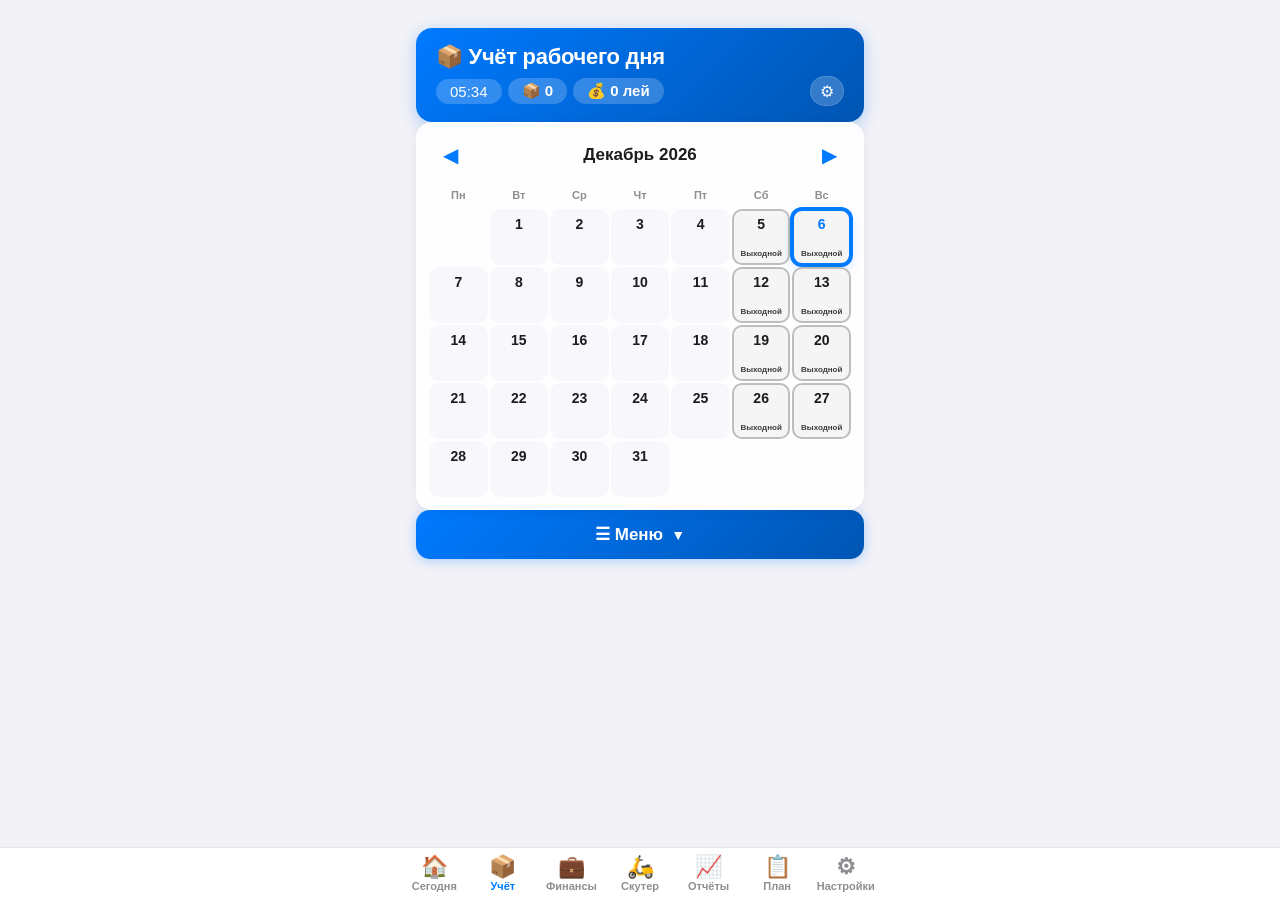
==== index.html @ eca9bde0 "Update print statement from 'Hello' to 'Goodbye'" ====
<!doctype html>
<html lang="ru">
<head>
<meta charset="UTF-8">
<meta name="viewport" content="width=device-width, initial-scale=1.0, viewport-fit=cover">
<title>📦 Мой Учёт</title>

<!-- PWA -->
<link rel="manifest" href="manifest.json">
<link rel="apple-touch-icon" href="icon-512.PNG">
<meta name="apple-mobile-web-app-capable" content="yes">
<meta name="apple-mobile-web-app-status-bar-style" content="black-translucent">
<meta name="theme-color" content="#007aff">

<link rel="stylesheet" href="css/theme.css">
<link rel="stylesheet" href="css/components.css">
<style>
/* Переменные (остальные из theme.css) */
:root{--card-bg:rgba(255,255,255,.92);--card-border:rgba(255,255,255,.5);--panel-bg:#fff;--subtle-bg:#f8f8fc;--subtle-bg-2:#f0f0f5;--input-bg:#f8f8fc;--input-border:#e5e5ea;--divider:#e5e5ea;--modal-bg:#fff;--good:#2e7d32;
--work-bg:#e8f5e9;--work-border:#43a047;--work-text:#2e7d32;--help-bg:#e3f2fd;--help-border:#1e88e5;--help-text:#1565c0;--short-bg:#fff3e0;--short-border:#fb8c00;--short-text:#e65100;--replace-bg:#f3e5f5;--replace-border:#8e24aa;--replace-text:#7b1fa2;--short_replace-bg:#fff8e1;--short_replace-border:#f9a825;--short_replace-text:#f57f17;--weekend-bg:#f5f5f5;--weekend-border:#bdbdbd;--weekend-text:#616161}
:root[data-theme="dark"]{--card-bg:rgba(28,28,30,.95);--card-border:rgba(255,255,255,.06);--panel-bg:rgba(28,28,30,.95);--subtle-bg:#1c1c1e;--subtle-bg-2:#2c2c2e;--input-bg:#1c1c1e;--input-border:#3a3a3c;--divider:#2c2c2e;--modal-bg:#1c1c1e;--good:#66bb6a;
--work-bg:#1a2a1a;--work-border:#2e7d32;--work-text:#66bb6a;--help-bg:#1a2a3a;--help-border:#1565c0;--help-text:#42a5f5;--short-bg:#2a1a0a;--short-border:#e65100;--short-text:#ffa726;--replace-bg:#2a1a2a;--replace-border:#7b1fa2;--replace-text:#ab47bc;--short_replace-bg:#2a2a0a;--short_replace-border:#f9a825;--short_replace-text:#ffca28;--weekend-bg:#1c1c1e;--weekend-border:#3a3a3c;--weekend-text:#8e8e93}

*{-webkit-tap-highlight-color:transparent}
body{padding-top:calc(12px + env(safe-area-inset-top,0px));padding-bottom:calc(80px + env(safe-area-inset-bottom,0px))}

header{background:linear-gradient(135deg,#007aff,#0055b3);border-radius:16px;padding:16px 20px;box-shadow:0 4px 16px rgba(0,122,255,.3)}
header h1{color:#fff;font-size:22px;font-weight:600;letter-spacing:-.3px;margin:0}
.header-row{display:flex;justify-content:space-between;align-items:center;flex-wrap:wrap;gap:8px;margin-top:6px}
.badge{background:rgba(255,255,255,.2);padding:4px 14px;border-radius:20px;font-size:15px;font-weight:500;color:#fff}
.head-tools{display:flex;align-items:center;gap:8px}
.gear{display:flex;align-items:center;justify-content:center;width:34px;height:30px;border-radius:30px;background:rgba(255,255,255,.2);border:1px solid rgba(255,255,255,.15);text-decoration:none;font-size:16px;color:#fff}

/* Календарь */
.calendar-section{background:var(--card-bg);backdrop-filter:blur(20px);-webkit-backdrop-filter:blur(20px);padding:16px 12px 12px;border-radius:16px;box-shadow:0 2px 12px rgba(0,0,0,.06);border:1px solid var(--card-border)}
.calendar-header{display:flex;justify-content:space-between;align-items:center;margin-bottom:12px;padding:0 4px}
.calendar-header h2{font-size:17px;font-weight:600;margin:0}
.nav-btn{background:none;border:none;font-size:20px;color:var(--accent);cursor:pointer;padding:4px 10px;border-radius:8px;width:auto}
.calendar{display:grid;grid-template-columns:repeat(7,1fr);gap:2px;margin-top:0}
.day-name{padding:6px 0;text-align:center;font-size:11px;font-weight:600;color:var(--text-dim);margin:0}
.day{background:var(--subtle-bg);padding:4px 2px;text-align:center;border-radius:10px;cursor:pointer;min-height:56px;display:flex;flex-direction:column;justify-content:space-between;font-size:12px;border:2px solid transparent;min-width:0;color:var(--text)}
.day:active{transform:scale(.94)}
.day-number{font-weight:600;font-size:14px;line-height:1.3}
.day-label{font-size:8px;font-weight:600;opacity:.85;line-height:1.2;white-space:nowrap;overflow:hidden;text-overflow:ellipsis}
.orders-info{font-size:9px;opacity:.8;line-height:1.2}
.total-info{font-size:10px;font-weight:600;color:var(--accent)}
.note-badge{font-size:8px;opacity:.7}
.day.empty{background:transparent;border:none;cursor:default;min-height:30px}
.day.today{border-color:var(--accent)!important;box-shadow:0 0 0 2px #007aff,0 4px 12px rgba(0,122,255,.2)}
.day.today .day-number{color:var(--accent);font-weight:700}
.day.work{background:var(--work-bg);border-color:var(--work-border)}.day.help{background:var(--help-bg);border-color:var(--help-border)}.day.short{background:var(--short-bg);border-color:var(--short-border)}.day.replace{background:var(--replace-bg);border-color:var(--replace-border)}.day.short_replace{background:var(--short_replace-bg);border-color:var(--short_replace-border);border-style:dashed}.day.weekend{background:var(--weekend-bg);border-color:var(--weekend-border)}

.type-btn{padding:8px 4px;border:none;border-radius:10px;font-size:11px;font-weight:600;cursor:pointer}
.type-btn:active{transform:scale(.95)}
.type-btn.work{background:var(--work-bg);color:var(--work-text)}.type-btn.help{background:var(--help-bg);color:var(--help-text)}.type-btn.short{background:var(--short-bg);color:var(--short-text)}.type-btn.replace{background:var(--replace-bg);color:var(--replace-text)}.type-btn.short_replace{background:var(--short_replace-bg);color:var(--short_replace-text);border:1.5px dashed var(--short_replace-border)}.type-btn.weekend{background:var(--weekend-bg);color:var(--weekend-text)}
.type-grid{display:grid;grid-template-columns:repeat(3,1fr);gap:6px;margin-bottom:10px}

details>summary{list-style:none;cursor:pointer}
details>summary::-webkit-details-marker{display:none}
details.menu>summary{width:100%;padding:14px;background:linear-gradient(135deg,#007aff,#0055b3);border-radius:14px;color:#fff;font-size:17px;font-weight:600;display:flex;justify-content:center;align-items:center;gap:8px;box-shadow:0 2px 12px rgba(0,122,255,.3)}
details.menu>summary::after{content:"▼";font-size:14px;transition:transform .3s}
details.menu[open]>summary::after{transform:rotate(180deg)}
.menu-list{display:flex;flex-direction:column;gap:8px;margin-top:8px}
details.acc>summary{padding:14px 18px;background:var(--panel-bg);color:var(--text);border-radius:14px;font-size:16px;font-weight:500;display:flex;justify-content:space-between;align-items:center;box-shadow:0 1px 4px rgba(0,0,0,.05);border:1px solid var(--card-border)}
details.acc>summary::after{content:"▼";font-size:13px;color:var(--text-dim);transition:transform .3s}
details[open]>summary::after{transform:rotate(180deg)}
.acc-body{background:var(--panel-bg);color:var(--text);border-radius:14px;padding:14px 16px;box-shadow:0 1px 4px rgba(0,0,0,.05);border:1px solid var(--card-border);margin-top:6px}

.pos{color:var(--good)}
.form-group{margin-bottom:12px}
.form-group label{display:block;margin-bottom:4px;font-weight:500;font-size:14px}
.form-control{width:100%;padding:10px 14px;border:1.5px solid var(--input-border);border-radius:12px;font-size:16px;background:var(--input-bg);-webkit-appearance:none;appearance:none;color:var(--text);min-height:44px;font-family:inherit}
textarea.form-control{min-height:0}
.form-control:focus{outline:none;border-color:var(--accent)}
select.form-control{background-image:url("data:image/svg+xml,%3Csvg xmlns='http://www.w3.org/2000/svg' width='12' height='8' viewBox='0 0 12 8'%3E%3Cpath d='M1 1l5 5 5-5' stroke='%238e8e93' stroke-width='1.5' fill='none' stroke-linecap='round'/%3E%3C/svg%3E");background-repeat:no-repeat;background-position:right 14px center;padding-right:36px}

.two-col{display:grid;grid-template-columns:1fr 1fr;gap:8px}
.row{display:flex;gap:8px}
.btn{width:100%;padding:12px;border:none;border-radius:12px;font-size:15px;font-weight:600;cursor:pointer;display:flex;align-items:center;justify-content:center;gap:6px;color:#fff}
.btn:active{transform:scale(.97)}
.btn-primary{background:#007aff}.btn-orange{background:#ff9500}.btn-red{background:#ff3b30}.btn-gray{background:#8e8e93}.btn-green{background:#34c759}

.plan-card{background:var(--subtle-bg);padding:14px;border-radius:12px;margin-bottom:10px}
.plan-card h3{font-size:15px;font-weight:600;margin-bottom:10px}
.hint{font-size:12px;color:var(--text-dim);margin-bottom:8px}
.box{padding:10px 12px;border-radius:10px;background:var(--subtle-bg-2);font-size:13px;line-height:1.6}
.empty-note{text-align:center;color:var(--text-dim);padding:16px;font-size:13px}
.tree-wrap{max-height:320px;overflow-y:auto;border-radius:12px}
details.tree{margin-bottom:4px;border-radius:10px;overflow:hidden;background:var(--subtle-bg)}
details.tree>summary{padding:9px 14px;font-weight:600;font-size:13px;display:flex;justify-content:space-between;gap:8px}
details.tree.y>summary{background:#007aff;color:#fff}
details.tree.m>summary{background:var(--subtle-bg-2);font-weight:500}
details.tree.d>summary{background:var(--subtle-bg);color:var(--accent);font-weight:500;font-size:12px}
.tree-body{padding:8px 14px;background:var(--panel-bg);font-size:13px}
.tree-body>div{padding:4px 0;border-bottom:1px solid var(--divider)}
.tree-total{font-weight:700;margin-top:6px;background:var(--subtle-bg-2);border-radius:8px;padding:6px!important}
.log-row{display:flex;justify-content:space-between;align-items:center;gap:6px}
.log-del{background:#ff3b30;color:#fff;border:none;border-radius:6px;padding:2px 10px;font-size:12px;cursor:pointer;width:auto}

.status-person{display:flex;align-items:center;gap:8px;padding:6px 12px;border-radius:10px;font-size:13px;font-weight:500;margin-bottom:4px}
.status-person.work{background:var(--work-bg);color:var(--work-text)}.status-person.short{background:var(--short-bg);color:var(--short-text)}.status-person.help{background:var(--help-bg);color:var(--help-text)}.status-person.weekend{background:var(--weekend-bg);color:var(--weekend-text)}
.status-person.me{box-shadow:0 0 0 2px #007aff}
.sp-num{width:26px;height:24px;border-radius:12px;background:rgba(128,128,128,.2);display:flex;align-items:center;justify-content:center;font-size:11px;font-weight:700;flex-shrink:0}
.sect-title{padding:6px 8px 4px;font-size:12px;font-weight:700}

#overviewTable table{width:100%;border-collapse:collapse;font-size:12px}
#overviewTable th{padding:6px 4px;background:#007aff;color:#fff;text-align:center;font-weight:600}
#overviewTable td{padding:5px 3px;text-align:center;border-bottom:1px solid var(--divider)}
#overviewTable tr.even{background:var(--subtle-bg)}#overviewTable tr.now{background:var(--help-bg)}

.modal{display:none;position:fixed;z-index:1000;inset:0;background:rgba(0,0,0,.4);-webkit-backdrop-filter:blur(8px);backdrop-filter:blur(8px);overflow-y:auto}
.modal-content{background:var(--modal-bg);color:var(--text);margin:max(env(safe-area-inset-top,0px),12vh) auto 24px;padding:24px 20px 20px;border-radius:20px;width:88%;max-width:380px;box-shadow:0 20px 60px rgba(0,0,0,.3)}
.modal-content h3{font-size:18px;font-weight:600;margin-bottom:16px;text-align:center}
.close{float:right;font-size:28px;cursor:pointer;color:var(--text-dim);line-height:1;padding:0 4px}

.dialog-overlay{position:fixed;inset:0;background:rgba(0,0,0,.4);-webkit-backdrop-filter:blur(8px);backdrop-filter:blur(8px);z-index:3000;display:flex;align-items:center;justify-content:center}
.dialog-box{background:var(--modal-bg);color:var(--text);border-radius:20px;padding:24px 20px 20px;width:85%;max-width:340px}
.dialog-box p{font-size:15px;text-align:center;margin-bottom:20px;line-height:1.5;white-space:pre-line}
.dialog-buttons{display:flex;gap:8px}
.dialog-buttons button{flex:1;padding:12px;border:none;border-radius:12px;font-size:15px;font-weight:600;cursor:pointer}
.dialog-yes,.dialog-ok{background:#007aff;color:#fff}.dialog-no{background:var(--subtle-bg-2);color:var(--text)}

@media(max-width:400px){.container{padding:8px 10px 20px}header h1{font-size:18px}.day{min-height:50px;font-size:11px}.day-number{font-size:13px}.day-label{font-size:7px}}
@media(max-width:360px){.day{min-height:44px}.day-number{font-size:12px}.type-grid{grid-template-columns:repeat(2,1fr)}}
</style>
</head>
<body>

<div class="container">

<header>
  <h1>📦 Учёт рабочего дня</h1>
  <div class="header-row">
    <div class="row" style="align-items:center;gap:6px;flex-wrap:wrap">
      <span class="badge" id="realTimeClock">--:--</span>
      <span class="badge" id="monthlyCounter" style="font-weight:600">📦 0</span>
      <span class="badge" id="monthlyMoney" style="font-weight:600">💰 0 лей</span>
    </div>
    <div class="head-tools">
      <a href="settings.html" class="gear" title="Настройки">⚙</a>
    </div>
  </div>
</header>

<div class="calendar-section">
  <div class="calendar-header">
    <button class="nav-btn" onclick="changeMonth(-1)">◀</button>
    <h2 id="currentMonth">—</h2>
    <button class="nav-btn" onclick="changeMonth(1)">▶</button>
  </div>
  <div id="calendar" class="calendar"></div>
</div>

<details class="menu" id="mainMenu">
<summary>☰ Меню</summary>
<div class="menu-list">

  <details class="acc" id="shiftSetup"><summary><span>⚙ График и подмога</span></summary>
    <div class="acc-body">
      <div class="hint">Короткие дни и подмога считаются от этих данных. После сохранения график генерируется на год вперёд.</div>
      <div class="form-group"><label for="cfgFirst">🗓 Первый рабочий день моей смены (А):</label><input type="date" id="cfgFirst" class="form-control"/></div>
      <div class="two-col">
        <div class="form-group"><label for="cfgMy">🔢 Мой номер:</label><select id="cfgMy" class="form-control"></select></div>
        <div class="form-group"><label for="cfgOff">⚡ Короткие в 1-й раб. день:</label><select id="cfgOff" class="form-control"></select></div>
      </div>
      <div class="form-group"><label for="cfgHelpMy">🤝 Дата моей последней подмоги (будний нерабочий):</label><input type="date" id="cfgHelpMy" class="form-control"/></div>
      <div class="form-group"><label for="cfgHelpOther">🤝 Дата подмоги Б1 (другая смена, будний рабочий для меня):</label><input type="date" id="cfgHelpOther" class="form-control"/></div>
      <button onclick="saveShiftSetup()" class="btn btn-green">💾 Сохранить и сгенерировать на год</button>
      <div id="cfgStatus" class="hint" style="margin-top:8px;text-align:center"></div>
    </div>
  </details>

  <details class="acc" id="shiftOverview"><summary><span>🗓 График смены</span></summary>
    <div class="acc-body"><div class="plan-card">
      <div class="row" style="justify-content:space-between;align-items:center;margin-bottom:6px">
        <button class="nav-btn" onclick="changeOverviewMonth(-1)">◀</button><h3 id="overviewMonthTitle" style="margin:0">—</h3><button class="nav-btn" onclick="changeOverviewMonth(1)">▶</button>
      </div>
      <div id="overviewTable" style="overflow-x:auto"></div>
    </div></div>
  </details>

  <details class="acc" id="shiftStatus"><summary><span>✅ Статус дня</span></summary>
    <div class="acc-body"><div class="plan-card">
      <div class="row" style="justify-content:space-between;align-items:center;margin-bottom:6px">
        <button class="nav-btn" onclick="changeStatusDay(-1)">◀</button>
        <h3 id="statusDayTitle" onclick="openStatusDayPicker()" style="margin:0;cursor:pointer;text-decoration:underline dotted">Сегодня</h3>
        <button class="nav-btn" onclick="changeStatusDay(1)">▶</button>
      </div>
      <div class="row" style="justify-content:center;margin-bottom:8px">
        <input type="date" id="statusDayPicker" onchange="pickStatusDay(this.value)" class="form-control" style="width:auto;min-height:36px;padding:4px 8px"/>
        <button onclick="goToStatusToday()" class="btn btn-primary" style="width:auto;padding:4px 12px;font-size:13px">📅 Сегодня</button>
      </div>
      <div id="statusGrid"></div>
    </div></div>
  </details>

  <details class="acc" id="edit"><summary><span>✏ Редактировать день</span></summary>
    <div class="acc-body">
      <div class="type-grid" id="quickTypes"></div>
      <div class="form-group"><label for="date">📅 Дата:</label><input type="date" id="date" class="form-control"/></div>
      <div class="form-group"><label for="dayType">📋 Тип:</label><select id="dayType" class="form-control"></select></div>
      <div class="two-col">
        <div class="form-group"><label for="nightOrders">🌙 Ночной:</label><input type="number" inputmode="numeric" id="nightOrders" min="0" placeholder="0" class="form-control"/></div>
        <div class="form-group"><label for="apOrders">📦 Единый:</label><input type="number" inputmode="numeric" id="apOrders" min="0" placeholder="0" class="form-control"/></div>
      </div>
      <div class="form-group"><label for="dayNote">📝 Заметка:</label><textarea id="dayNote" class="form-control" rows="2" placeholder="Кого заменяешь, договорённости..."></textarea></div>
      <button onclick="openAddOrdersModal()" class="btn btn-primary">➕ Добавить заказы</button>
      <label class="box" style="display:flex;align-items:center;gap:8px;margin-top:10px;cursor:pointer"><input type="checkbox" id="singleDayOnly" style="width:18px;height:18px"/><span>✏ Только этот день (подмога не пересчитывается)</span></label>
      <div class="row" style="margin-top:10px">
        <button onclick="saveDay()" class="btn btn-primary" style="flex:2">💾 Сохранить день</button>
        <button onclick="clearCurrentDay()" class="btn btn-orange" style="flex:1">🗑 Очистить</button>
      </div>
    </div>
  </details>

  <details class="acc" id="salarySection"><summary><span>💵 Зарплата: получение</span></summary>
    <div class="acc-body">
      <div class="box" id="salSummary"></div>
      <div class="form-group" style="margin-top:10px"><label for="salAmount">Сколько получил (пусто = весь остаток):</label><input type="number" inputmode="decimal" id="salAmount" class="form-control" placeholder="0"/></div>
      <div class="two-col">
        <div class="form-group"><label for="salDate">📅 Дата:</label><input type="date" id="salDate" class="form-control"/></div>
        <div class="form-group"><label for="salWallet">👛 Кошелёк:</label><select id="salWallet" class="form-control"></select></div>
      </div>
      <button onclick="saveSalary()" class="btn btn-green">💵 Записать получение</button>
      <button id="salCloseBtn" onclick="toggleSalaryClosed()" class="btn btn-gray" style="margin-top:8px"></button>
      <div id="salList" style="margin-top:10px"></div>
    </div>
  </details>

  <details class="acc" id="historySection"><summary><span>🕒 История</span></summary><div class="acc-body"><div id="history" class="tree-wrap"></div></div></details>
  <details class="acc" id="ordersLogSection"><summary><span>🧾 Лог заказов</span></summary><div class="acc-body"><div id="ordersLog" class="tree-wrap"></div></div></details>

</div>
</details>

</div>

<div id="addOrdersModal" class="modal"><div class="modal-content">
  <span class="close" onclick="closeAddOrdersModal()">&times;</span>
  <h3>➕ Добавить заказы</h3>
  <div class="form-group"><label for="addNightOrders">➕ Ночной:</label><input type="number" inputmode="numeric" id="addNightOrders" min="0" placeholder="0" class="form-control"/></div>
  <div class="form-group"><label for="addApOrders">➕ Единый:</label><input type="number" inputmode="numeric" id="addApOrders" min="0" placeholder="0" class="form-control"/></div>
  <div class="row" style="margin-top:12px">
    <button onclick="addOrders()" class="btn btn-primary">✅ Добавить</button>
    <button onclick="closeAddOrdersModal()" class="btn btn-gray">❌ Отмена</button>
  </div>
</div></div>

<nav class="tabbar">
  <div class="in">
    <a href="today.html"><span>🏠</span>Сегодня</a>
<a href="index.html" class="active"><span>📦</span>Учёт</a>
    <a href="fin.html"><span>💼</span>Финансы</a>
    <a href="cash.html"><span>🛵</span>Скутер</a>
    <a href="stats.html"><span>📈</span>Отчёты</a>
    <a href="plan.html"><span>📋</span>План</a>
    <a href="settings.html"><span>⚙</span>Настройки</a>
  </div>
</nav>

<script src="js/lib/storage.js"></script>
<script src="js/lib/ui.js"></script>
<script src="js/lib/notify.js"></script>
<script src="js/lib/guard.js"></script>
<script src="js/lib/theme.js"></script>
<script src="js/lib/pin.js"></script>
<script src="js/domain/state.js"></script>
<script src="js/domain/migrate.js"></script>
<script>Schema.run();</script>
<script src="js/domain/selectors.js"></script>
<script src="js/domain/tariff.js"></script>
<script src="js/domain/finance-api.js"></script>
<script>
try{Theme.init()}catch(e){}

if(!State.getHelp){State.getHelp=()=>AppStorage.get("help",null);State.setHelp=v=>AppStorage.set("help",v)}
if(!State.getOrdersLog){State.getOrdersLog=()=>AppStorage.get("orders_log",null);State.setOrdersLog=v=>AppStorage.set("orders_log",v)}

// ==========================================
//  ХЕЛПЕРЫ
// ==========================================
const $=id=>document.getElementById(id);
const esc=s=>String(s==null?"":s).replace(/&/g,"&amp;").replace(/</g,"&lt;").replace(/>/g,"&gt;").replace(/"/g,"&quot;").replace(/'/g,"&#39;");
const pad=n=>String(n).padStart(2,"0");
const dstr=(y,m,d)=>`${y}-${pad(m)}-${pad(d)}`;
const sum=(arr,f)=>arr.reduce((s,x)=>s+f(x),0);
const empty=t=>`<p class="empty-note">${t}</p>`;
function getLocalDateStr(d){const date=d?new Date(d):new Date();return new Date(date.getTime()-date.getTimezoneOffset()*60000).toISOString().split("T")[0]}

const MONTHS=["Январь","Февраль","Март","Апрель","Май","Июнь","Июль","Август","Сентябрь","Октябрь","Ноябрь","Декабрь"];
const DOW=["Вс","Пн","Вт","Ср","Чт","Пт","Сб"];
const DAY_TYPES={
  work:{icon:"🏢",short:"Рабочий",full:"Рабочий"},
  help:{icon:"🤝",short:"Подмога",full:"Подмога"},
  short:{icon:"⚡",short:"Короткий",full:"Короткий"},
  replace:{icon:"🔄",short:"Замена",full:"Замена"},
  short_replace:{icon:"⚡🔄",short:"Кор.замена",full:"Короткая замена"},
  weekend:{icon:"🏖",short:"Выходной",full:"Выходной"}
};
const TYPE_KEYS=Object.keys(DAY_TYPES);
const getDayLabel=t=>DAY_TYPES[t]?DAY_TYPES[t].short:t;
const getDayTypeIcon=t=>DAY_TYPES[t]?DAY_TYPES[t].icon:"📅";
const validType=t=>DAY_TYPES[t]?t:"work";

// ==========================================
//  ДАННЫЕ
// ==========================================
let DAYS={},shiftConfig=null,helpConfig=null,rosterConfig={A:{},B:{}},ordersLog=[];
const toRec=(date,r)=>({date,dayType:r.type||"work",nightOrders:r.night||0,apOrders:r.ap||0,total:r.total||0,note:r.note||"",generated:r.generated});
const getHistory=()=>Object.keys(DAYS).sort().map(d=>toRec(d,DAYS[d]));
function setHistory(h){
  const o={};
  h.forEach(d=>{const r={type:d.dayType,night:d.nightOrders||0,ap:d.apOrders||0,total:d.total||0};if(d.note)r.note=d.note;if(d.generated!==undefined)r.generated=d.generated;o[d.date]=r});
  DAYS=o;State.setDays(DAYS);
}
const calcTotal=(date,n,a)=>Tariff.calcTotal(date,n,a);

function loadData(){
  DAYS=State.getDays()||{};
  shiftConfig=State.getShift();
  helpConfig=State.getHelp();
  rosterConfig=State.getRoster()||{A:{},B:{}};
  ordersLog=State.getOrdersLog();
  if(!Array.isArray(ordersLog)){
    ordersLog=getHistory().filter(d=>(d.nightOrders||0)+(d.apOrders||0)>0).map(d=>({id:"bf_"+d.date,date:d.date,time:"из истории дня",addedNight:d.nightOrders||0,addedAp:d.apOrders||0}));
    State.setOrdersLog(ordersLog);
  }
}

// ==========================================
//  UI-утилиты
// ==========================================
function dialog(message,buttons){
  const o=document.createElement("div");o.className="dialog-overlay";
  const b=document.createElement("div");b.className="dialog-box";
  const m=document.createElement("p");m.innerText=message;
  const row=document.createElement("div");row.className="dialog-buttons";
  buttons.forEach(([text,cls,fn])=>{const btn=document.createElement("button");btn.className=cls;btn.innerText=text;btn.onclick=()=>{o.remove();if(fn)fn()};row.appendChild(btn)});
  b.append(m,row);o.appendChild(b);document.body.appendChild(o);
}
const showAlertDialog=msg=>dialog(msg,[["OK","dialog-ok"]]);
const showConfirmDialog=(msg,onYes)=>dialog(msg,[["✅ Да","dialog-yes",onYes],["❌ Нет","dialog-no"]]);

function updateClock(){const el=$("realTimeClock");if(el)el.innerText=new Date().toLocaleTimeString("ru-RU",{hour:"2-digit",minute:"2-digit"})}
setInterval(updateClock,1000);
function updateMonthCounter(){
  const prefix=currentDate.getFullYear()+"-"+pad(currentDate.getMonth()+1);
  const days=getHistory().filter(d=>d.date.startsWith(prefix));
  const night=sum(days,d=>d.nightOrders||0),ap=sum(days,d=>d.apOrders||0),money=sum(days,d=>d.total||0);
  const el=$("monthlyCounter");el.textContent=`📦 ${night+ap}`;el.title=`🌙${night} 📦${ap}`;
  const m=$("monthlyMoney");m.textContent=`💰 ${money.toLocaleString("ru-RU")} лей`;m.title=`К получению за ${MONTHS[currentDate.getMonth()]}`;
}
function refreshAll(){renderCal();updateMonthCounter();loadHistory();displayOrdersLog();renderStatusGrid();renderShiftOverview();fillSetupForm();renderSalary()}

// ==========================================
//  ЛОГИКА ГРАФИКА
// ==========================================
const personName=(shift,n)=>{const r=rosterConfig&&rosterConfig[shift==="А"?"A":"B"];return r&&r[n]?String(r[n]).trim():""};
const personLabel=(shift,n)=>{const nm=personName(shift,n);return nm?`${shift}${n} ${nm}`:`${shift}${n}`};
const getRotatingPairs=()=>[[1,2],[3,4],[5,6],[7,1],[2,3],[4,5],[6,7]];
const dayDiff=(a,b)=>Math.round((new Date(b+"T12:00:00")-new Date(a+"T12:00:00"))/86400000);
function isWorkDay(ds,first){const p=((dayDiff(first,ds)%4)+4)%4;return p===0||p===1}
function getWorkDayIndex(ds,first){
  const diff=dayDiff(first,ds),pos=((diff%4)+4)%4;
  if(pos>=2)return null;
  return (diff>=0?Math.floor(diff/4):Math.ceil((diff-3)/4))*2+pos;
}
const getPairForWorkDay=(wdi,offset)=>{const idx=(((wdi+(+offset||0))%7)+7)%7;return{index:idx,pair:getRotatingPairs()[idx]}};
function isMyShortDay(ds){
  if(!shiftConfig||!shiftConfig.myNumber||!shiftConfig.firstWorkDay)return false;
  const wdi=getWorkDayIndex(ds,shiftConfig.firstWorkDay);
  return wdi!==null&&getPairForWorkDay(wdi,shiftConfig.offset).pair.includes(+shiftConfig.myNumber);
}
function getOtherShiftFirstWorkDay(){
  if(!shiftConfig||!shiftConfig.firstWorkDay)return null;
  const d=new Date(shiftConfig.firstWorkDay+"T12:00:00");d.setDate(d.getDate()+2);return getLocalDateStr(d);
}
function countNonWorkWeekdays(start,target,firstRef){
  if(!firstRef)return -1;
  const s=new Date(start+"T12:00:00"),t=new Date(target+"T12:00:00");
  if(t<=s)return -1;
  let count=0;const d=new Date(s);d.setDate(d.getDate()+1);
  while(d<=t){const dow=d.getDay();if(dow!==0&&dow!==6&&!isWorkDay(getLocalDateStr(d),firstRef))count++;d.setDate(d.getDate()+1)}
  return count;
}
const isWeekendStr=ds=>{const w=new Date(ds+"T12:00:00").getDay();return w===0||w===6};
function getHelpPositionForDate(ds){
  if(!helpConfig||!helpConfig.lastMyHelpDate||!shiftConfig||!shiftConfig.firstWorkDay||!shiftConfig.myNumber)return null;
  if(isWeekendStr(ds)||isWorkDay(ds,shiftConfig.firstWorkDay))return null;
  const anchor=helpConfig.lastMyHelpDate,my=+shiftConfig.myNumber;
  if(ds===anchor)return my;
  const count=countNonWorkWeekdays(anchor,ds,shiftConfig.firstWorkDay);
  return count<0?null:(((my-1+count)%7)+7)%7+1;
}
function getHelpPositionForDateOther(ds){
  if(!helpConfig||!helpConfig.lastOtherHelpDate)return null;
  const otherFirst=getOtherShiftFirstWorkDay();
  if(!otherFirst||isWeekendStr(ds)||isWorkDay(ds,otherFirst))return null;
  const anchor=helpConfig.lastOtherHelpDate;
  if(ds===anchor)return 1;
  const count=countNonWorkWeekdays(anchor,ds,otherFirst);
  return count<0?null:count%7+1;
}
const isMyHelpDay=ds=>!!(helpConfig&&shiftConfig&&shiftConfig.myNumber&&getHelpPositionForDate(ds)===+shiftConfig.myNumber);
function getShortPairForOtherShift(ds){
  const of=getOtherShiftFirstWorkDay();
  if(!of||!shiftConfig)return null;
  const wdi=getWorkDayIndex(ds,of);
  return wdi===null?null:getPairForWorkDay(wdi,shiftConfig.offset).pair;
}
const autoType=ds=>isWorkDay(ds,shiftConfig.firstWorkDay)?(isMyShortDay(ds)?"short":"work"):(!isWeekendStr(ds)&&isMyHelpDay(ds)?"help":"weekend");

const GEN_BACK=2,GEN_FWD=12;
function markAutoSchedule(){
  let h=getHistory().filter(d=>!(d.generated!==false&&["help","short","work","weekend"].includes(d.dayType)&&!d.nightOrders&&!d.apOrders&&!d.total&&!d.note));
  if(shiftConfig&&shiftConfig.firstWorkDay){
    const now=new Date(),idx=new Map(h.map((d,i)=>[d.date,i]));
    for(let mo=-GEN_BACK;mo<=GEN_FWD;mo++){
      const dt=new Date(now.getFullYear(),now.getMonth()+mo,1),y=dt.getFullYear(),m=dt.getMonth()+1,last=new Date(y,m,0).getDate();
      for(let d=1;d<=last;d++){
        const ds=dstr(y,m,d),type=autoType(ds),i=idx.get(ds);
        if(i!==undefined){if(h[i].generated)h[i].dayType=type}
        else{idx.set(ds,h.length);h.push({date:ds,dayType:type,nightOrders:0,apOrders:0,total:0,generated:true})}
      }
    }
  }
  setHistory(h);refreshAll();
}

function initSetupForm(){
  $("cfgMy").innerHTML=[1,2,3,4,5,6,7].map(n=>`<option value="${n}">А${n}</option>`).join("");
  $("cfgOff").innerHTML=getRotatingPairs().map((p,i)=>`<option value="${i}">А${p[0]} + А${p[1]}</option>`).join("");
}
function fillSetupForm(){
  const open=$("shiftSetup")&&$("shiftSetup").open;
  if(open)return;
  const s=shiftConfig||{},h=helpConfig||{};
  $("cfgFirst").value=s.firstWorkDay||"";
  $("cfgMy").value=s.myNumber||1;
  $("cfgOff").value=s.offset!==undefined&&s.offset!==null?s.offset:0;
  $("cfgHelpMy").value=h.lastMyHelpDate||"";
  $("cfgHelpOther").value=h.lastOtherHelpDate||"";
  $("cfgStatus").textContent=s.firstWorkDay?`График задан от ${s.firstWorkDay}, генерируется на ${GEN_FWD} мес. вперёд.`:"График ещё не настроен.";
}
function saveShiftSetup(){
  const first=$("cfgFirst").value,my=+$("cfgMy").value,off=+$("cfgOff").value,hm=$("cfgHelpMy").value,ho=$("cfgHelpOther").value;
  if(!first){showAlertDialog("Укажите первый рабочий день смены.");return}
  if(!(my>=1&&my<=7)){showAlertDialog("Выберите свой номер (1–7).");return}
  if(hm){
    if(isWeekendStr(hm)){showAlertDialog("Дата моей подмоги не должна быть выходным (сб/вс).");return}
    if(isWorkDay(hm,first)){showAlertDialog("Дата моей подмоги попадает на рабочий день смены — подмога бывает только в нерабочие будни.");return}
  }
  if(ho){
    const of=(()=>{const d=new Date(first+"T12:00:00");d.setDate(d.getDate()+2);return getLocalDateStr(d)})();
    if(isWeekendStr(ho)){showAlertDialog("Дата подмоги другой смены не должна быть выходным (сб/вс).");return}
    if(isWorkDay(ho,of)){showAlertDialog("Эта дата — рабочий день другой смены. Нужен будний день, когда она отдыхает (а ваша смена работает).");return}
  }
  shiftConfig={...(shiftConfig||{}),firstWorkDay:first,myNumber:my,offset:off};
  helpConfig={...(helpConfig||{}),lastMyHelpDate:hm||"",lastOtherHelpDate:ho||""};
  State.setShift(shiftConfig);State.setHelp(helpConfig);
  $("shiftSetup").open=false;
  markAutoSchedule();
  Notify.show(`✅ График сгенерирован на ${GEN_FWD} мес.`);
}

function renderCal(){
  const y=currentDate.getFullYear(),m=currentDate.getMonth();
  const first=(new Date(y,m,1).getDay()+6)%7,last=new Date(y,m+1,0).getDate();
  $("currentMonth").textContent=`${MONTHS[m]} ${y}`;
  const hist=new Map(getHistory().map(d=>[d.date,d])),today=getLocalDateStr();
  const hasShift=!!(shiftConfig&&shiftConfig.firstWorkDay);
  let html=["Пн","Вт","Ср","Чт","Пт","Сб","Вс"].map(n=>`<div class="day-name">${n}</div>`).join("")+'<div class="day empty"></div>'.repeat(first);
  for(let d=1;d<=last;d++){
    const ds=dstr(y,m+1,d),rec=hist.get(ds),dow=new Date(y,m,d).getDay();
    let cls="day",label="",info="";
    if(ds===today)cls+=" today";
    if(rec){
      const t=validType(rec.dayType);cls+=" "+t;label=getDayLabel(t);
      const parts=[];
      if(rec.nightOrders>0)parts.push("🌙"+rec.nightOrders);
      if(rec.apOrders>0)parts.push("📦"+rec.apOrders);
      info=`<div class="orders-info">${parts.join(" ")||"—"}</div>`+(rec.total>0?`<div class="total-info">${rec.total}</div>`:"")+(rec.note?`<div class="note-badge" title="${esc(rec.note)}">📝</div>`:"");
    }else if(hasShift){const t=autoType(ds);cls+=" "+t;label=getDayLabel(t)}
    else if(dow===0||dow===6){cls+=" weekend";label="Выходной"}
    html+=`<div class="${cls}" data-date="${ds}"><div class="day-number">${d}</div>${label?`<div class="day-label">${label}</div>`:""}${info}</div>`;
  }
  $("calendar").innerHTML=html;
}
function changeMonth(dir){currentDate=new Date(currentDate.getFullYear(),currentDate.getMonth()+dir,1);renderCal();updateMonthCounter();renderSalary()}

function editDay(ds){
  $("mainMenu").open=true;$("edit").open=true;
  $("date").value=ds;
  const d=getHistory().find(x=>x.date===ds)||{};
  $("dayType").value=d.dayType||(shiftConfig&&shiftConfig.firstWorkDay?autoType(ds):"work");
  $("nightOrders").value=d.nightOrders||"";
  $("apOrders").value=d.apOrders||"";
  $("dayNote").value=d.note||"";
  $("edit").scrollIntoView({behavior:"smooth",block:"start"});
}
function clearDayForm(){$("nightOrders").value="";$("apOrders").value="";$("dayNote").value="";$("singleDayOnly").checked=false}
function saveDay(){
  if(!guardAction("saveDay"))return;
  try{
    const date=$("date").value;
    if(!date){showAlertDialog("❌ Выберите дату!");return}
    const dayType=$("dayType").value;
    const nightOrders=parseInt($("nightOrders").value)||0,apOrders=parseInt($("apOrders").value)||0;
    const total=calcTotal(date,nightOrders,apOrders);
    const singleOnly=$("singleDayOnly").checked;
    const rec={date,dayType,nightOrders,apOrders,total,generated:false,note:$("dayNote").value.trim()};

    const h=getHistory(),i=h.findIndex(d=>d.date===date);
    const o=i>=0?h[i]:null,dn=nightOrders-(o?o.nightOrders||0:0),da=apOrders-(o?o.apOrders||0:0);
    if(dn||da){ordersLog.push({id:Date.now()+"_"+Math.random().toString(36).slice(2,7),date,time:new Date().toLocaleString(),addedNight:dn,addedAp:da});State.setOrdersLog(ordersLog)}
    if(i>=0)h[i]=rec;else h.push(rec);
    setHistory(h);

    let msg="✅ День сохранён";
    if(dayType==="help"&&!singleOnly){
      const dow=new Date(date+"T12:00:00").getDay();
      if(!shiftConfig||!shiftConfig.firstWorkDay||!shiftConfig.myNumber)showAlertDialog("Сначала настройте график (меню → ⚙ График и подмога).");
      else if(dow===0||dow===6)showAlertDialog("Дата подмоги не должна быть выходным. День сохранён.");
      else if(isWorkDay(date,shiftConfig.firstWorkDay))showAlertDialog("Это рабочий день — нельзя как якорь подмоги. День сохранён.");
      else{
        helpConfig={...(helpConfig||{}),lastMyHelpDate:date};
        State.setHelp(helpConfig);
        markAutoSchedule();
        msg="✅ Подмога пересчитана от "+date;
      }
    }
    clearDayForm();refreshAll();Notify.show(msg);
  }catch(e){Notify.error(e.message)}
}
function clearCurrentDay(){
  const date=$("date").value||getLocalDateStr();
  showConfirmDialog(`Очистить данные за ${date}?`,()=>{
    setHistory(getHistory().filter(d=>d.date!==date));
    ordersLog=ordersLog.filter(e=>e.date!==date);State.setOrdersLog(ordersLog);
    $("dayType").value="work";clearDayForm();
    if(shiftConfig&&shiftConfig.firstWorkDay)markAutoSchedule();else refreshAll();
    Notify.show(`🗑 День очищен: ${date}`);
  });
}

function openAddOrdersModal(){
  if(!$("date").value){showAlertDialog("Выберите дату!");return}
  $("addOrdersModal").style.display="block";
  setTimeout(()=>$("addNightOrders").focus(),100);
}
function closeAddOrdersModal(){$("addOrdersModal").style.display="none";$("addNightOrders").value="";$("addApOrders").value=""}
function addOrders(){
  if(!guardAction("addOrders"))return;
  try{
    const date=$("date").value;
    const n=parseInt($("addNightOrders").value)||0,a=parseInt($("addApOrders").value)||0;
    if(!n&&!a){showAlertDialog("Добавьте заказ!");return}
    const h=getHistory();
    let rec=h.find(d=>d.date===date);
    if(rec){rec.nightOrders=(rec.nightOrders||0)+n;rec.apOrders=(rec.apOrders||0)+a;rec.total=calcTotal(date,rec.nightOrders,rec.apOrders);rec.generated=false}
    else{rec={date,dayType:$("dayType").value||"work",nightOrders:n,apOrders:a,total:calcTotal(date,n,a),generated:false};h.push(rec)}
    setHistory(h);
    ordersLog.push({id:Date.now()+"_"+Math.random().toString(36).slice(2,7),date,time:new Date().toLocaleString(),addedNight:n,addedAp:a});
    State.setOrdersLog(ordersLog);
    $("nightOrders").value=rec.nightOrders;$("apOrders").value=rec.apOrders;
    closeAddOrdersModal();refreshAll();
    Notify.show(`✅ Добавлено: +${n}🌙 +${a}📦`);
  }catch(e){Notify.error(e.message)}
}

// ==========================================
//  ЗАРПЛАТА: начислено (по дням) и получено (операции «Доход» в Финансах)
// ==========================================
const salaryYm=()=>currentDate.getFullYear()+"-"+pad(currentDate.getMonth()+1);
const salaryReceipts=ym=>Calc.salaryReceipts(ym);
function salaryStats(ym){const r=Calc.salary(ym);return{acc:r.accrued,rec:r.received,due:r.due}}
function renderSalary(){
  if(!$("salSummary"))return;
  const ym=salaryYm(),s=salaryStats(ym),rows=salaryReceipts(ym);
  $("salSummary").innerHTML=`${MONTHS[currentDate.getMonth()]} ${currentDate.getFullYear()}<br>💼 Начислено: <b>${UI.fmt(s.acc)} лей</b><br>✅ Получено: <b>${UI.fmt(s.rec)} лей</b><br>⏳ К получению: <b>${UI.fmt(s.due)} лей</b>`;
  $("salAmount").placeholder=s.due>0?String(s.due):"0";
  const cl=Calc.salary(ym).closed;
  if(cl)$("salSummary").innerHTML+=`<br>✅ <b>Месяц закрыт</b>: считается полученным`;
  $("salCloseBtn").textContent=cl?"↩ Открыть месяц снова":"✅ Закрыть месяц (получено раньше)";
  const w=State.getWallets()||{},vl=AppStorage.get("valyuty",{})||{},sel=$("salWallet"),prev=sel.value;
  sel.innerHTML=Object.keys(w).filter(n=>(vl[n]||"MDL")==="MDL").map(n=>`<option value="${esc(n)}">${esc(n)} (${UI.fmt(w[n])} лей)</option>`).join("");
  if(prev&&[...sel.options].some(o=>o.value===prev))sel.value=prev;
  $("salList").innerHTML=rows.length?rows.map(o=>`<div class="log-row" style="padding:6px 0;border-bottom:1px solid var(--divider)"><span>${esc(String(o.data||"").slice(0,10).split("-").reverse().join("."))} · ${esc(o.koshel||"")}</span><span><b class="pos">+${UI.fmt(o.summa)}</b> <button class="log-del" data-id="${esc(o.id)}" onclick="deleteSalary(this.dataset.id)">🗑</button></span></div>`).join(""):empty("Получений за этот месяц нет");
}
function saveSalary(){
  if(!guardAction("saveSalary"))return;
  try{
    const ym=salaryYm(),s=salaryStats(ym);
    let amt=UI.num($("salAmount").value);
    if(!(amt>0))amt=s.due;
    if(!(amt>0)){showAlertDialog("Весь заработок за месяц уже получен. Введите сумму вручную, если это аванс.");return}
    const wallet=$("salWallet").value;
    if(!wallet)throw new Error("Кошелёк не выбран");
    FinanceAPI.receive({date:$("salDate").value||getLocalDateStr(),wallet,amount:amt,category:"Зарплата",note:`Зарплата за ${MONTHS[currentDate.getMonth()]} ${currentDate.getFullYear()}`,ref:{t:"salary",ym},addCategory:true});
    $("salAmount").value="";$("salDate").value=getLocalDateStr();
    renderSalary();Notify.show(`✅ Получено ${UI.fmt(amt)} лей`);
  }catch(e){Notify.error(e.message)}
}
function toggleSalaryClosed(){
  const ym=salaryYm(),cl=Calc.salary(ym).closed;
  showConfirmDialog(cl?"Открыть месяц снова? Остаток к получению снова будет считаться.":"Закрыть месяц? Он будет считаться полученным целиком, остаток обнулится. Денег на кошельки это не добавит.",()=>{
    Calc.setSalaryClosed(ym,!cl);renderSalary();Notify.show(cl?"Месяц открыт":"✅ Месяц закрыт");
  });
}
function deleteSalary(id){
  showConfirmDialog("🗑 Удалить получение? Деньги будут списаны с кошелька.",()=>{
    try{FinanceAPI.undo(id);renderSalary();Notify.show("🗑 Получение удалено")}
    catch(e){Notify.error(e.message)}
  });
}

function groupYMD(items,getDate){
  const g={};
  items.forEach(it=>{const ds=getDate(it),y=ds.slice(0,4),m=ds.slice(5,7);((g[y]=g[y]||{})[m]=g[y][m]||[]).push(it)});
  return g;
}
function loadHistory(){
  const rows=getHistory().filter(d=>d.total>0),el=$("history");
  if(!rows.length){el.innerHTML=empty("📭 Нет данных");return}
  const g=groupYMD(rows,d=>d.date);
  el.innerHTML=Object.keys(g).sort().reverse().map(y=>`<details class="tree y"><summary><span>📅 ${y} год</span><span>${Object.keys(g[y]).length} мес</span></summary>`+
    Object.keys(g[y]).sort().reverse().map(m=>{
      const days=g[y][m];
      return `<details class="tree m"><summary><span>${MONTHS[+m-1]} ${y}</span><span>${days.length} дн.</span></summary><div class="tree-body">`+
        days.map(d=>`<div>${d.date.slice(8)}.${m}.${y} ${getDayTypeIcon(d.dayType)} ${getDayLabel(d.dayType)} | Н:${d.nightOrders} АП:${d.apOrders} | <b>${d.total} лей</b></div>`).join("")+
        `<div class="tree-total">📊 Итого: <b>${sum(days,d=>d.total||0)} лей</b></div></div></details>`;
    }).join("")+`</details>`).join("");
}
function displayOrdersLog(){
  const el=$("ordersLog");
  if(!ordersLog.length){el.innerHTML=empty("Нет записей");return}
  const g=groupYMD(ordersLog,e=>e.date);
  el.innerHTML=Object.keys(g).sort().reverse().map(y=>{
    const months=g[y],cnt=sum(Object.values(months),a=>a.length);
    return `<details class="tree y"><summary><span>📅 ${y}</span><span>${cnt} записей</span></summary>`+
      Object.keys(months).sort().reverse().map(m=>{
        const byDay={};months[m].forEach(e=>(byDay[e.date]=byDay[e.date]||[]).push(e));
        return `<details class="tree m"><summary><span>${MONTHS[+m-1]} ${y}</span><span>${months[m].length} записей</span></summary>`+
          Object.keys(byDay).sort().reverse().map(ds=>{
            const es=byDay[ds],label=ds.split("-").reverse().join(".");
            return `<details class="tree d"><summary><span>📅 ${label}</span><span>🌙${sum(es,e=>e.addedNight||0)} 📦${sum(es,e=>e.addedAp||0)} (${es.length})</span></summary><div class="tree-body">`+
              es.map(e=>`<div class="log-row"><span>🕐 ${esc(e.time)} | ${(e.addedNight>0?"+":"")+e.addedNight}🌙 ${(e.addedAp>0?"+":"")+e.addedAp}📦</span><button class="log-del" data-id="${esc(e.id)}" onclick="deleteLogEntry(this.dataset.id)">🗑</button></div>`).join("")+
              `<button class="btn btn-red" style="margin-top:6px;padding:6px;font-size:12px" data-date="${ds}" onclick="deleteLogDay(this.dataset.date)">🗑 Удалить все ${label}</button></div></details>`;
          }).join("")+`</details>`;
      }).join("")+`</details>`;
  }).join("");
}
function deleteLogEntry(id){
  showConfirmDialog("🗑 Удалить запись?",()=>{
    const e=ordersLog.find(x=>x.id===id);
    if(e){
      const h=getHistory(),rec=h.find(d=>d.date===e.date);
      if(rec){
        rec.nightOrders=Math.max(0,(rec.nightOrders||0)-(e.addedNight||0));
        rec.apOrders=Math.max(0,(rec.apOrders||0)-(e.addedAp||0));
        rec.total=calcTotal(rec.date,rec.nightOrders,rec.apOrders);
        setHistory(h);
      }
    }
    ordersLog=ordersLog.filter(x=>x.id!==id);State.setOrdersLog(ordersLog);
    refreshAll();Notify.show("🗑 Запись удалена и день пересчитан");
  });
}
function deleteLogDay(ds){
  showConfirmDialog(`🗑 Удалить все записи за ${ds}? Итоги дня будут обнулены.`,()=>{
    ordersLog=ordersLog.filter(e=>e.date!==ds);State.setOrdersLog(ordersLog);
    const h=getHistory(),rec=h.find(d=>d.date===ds);
    if(rec){rec.nightOrders=0;rec.apOrders=0;rec.total=0;setHistory(h)}
    refreshAll();Notify.show("🗑 Записи удалены, день обнулён");
  });
}

function changeStatusDay(dir){statusDayDate=new Date(statusDayDate);statusDayDate.setDate(statusDayDate.getDate()+dir);renderStatusGrid()}
function pickStatusDay(v){if(v){statusDayDate=new Date(v+"T12:00:00");renderStatusGrid()}}
function goToStatusToday(){statusDayDate=new Date();renderStatusGrid()}
function openStatusDayPicker(){const p=$("statusDayPicker");if(p.showPicker){try{p.showPicker();return}catch(e){}}p.focus();p.click()}
function changeOverviewMonth(dir){overviewMonthDate=new Date(overviewMonthDate.getFullYear(),overviewMonthDate.getMonth()+dir,1);renderShiftOverview()}
const shiftReady=()=>shiftConfig&&shiftConfig.firstWorkDay&&shiftConfig.myNumber;
const NEED_SETUP=`<div class="hint" style="text-align:center;padding:12px">Сначала задайте график: меню → «⚙ График и подмога»</div>`;

function renderShiftOverview(){
  const c=$("overviewTable"),y=overviewMonthDate.getFullYear(),m=overviewMonthDate.getMonth();
  $("overviewMonthTitle").textContent=`${MONTHS[m]} ${y}`;
  if(!shiftReady()){c.innerHTML=NEED_SETUP;return}
  const myNum=+shiftConfig.myNumber,first=shiftConfig.firstWorkDay,otherFirst=getOtherShiftFirstWorkDay(),last=new Date(y,m+1,0).getDate(),today=getLocalDateStr();
  let rows="",nWork=0,nShort=0,nHelp=0;
  for(let d=1;d<=last;d++){
    const ds=dstr(y,m+1,d),dow=new Date(y,m,d).getDay(),weekend=dow===0||dow===6,myWorks=isWorkDay(ds,first);
    let myShort="—",myHelp="—",othShort="—",othHelp="—";
    if(myWorks){
      const wdi=getWorkDayIndex(ds,first);
      if(wdi!==null)myShort=getPairForWorkDay(wdi,shiftConfig.offset).pair.map(n=>n===myNum?`<b>А${n}</b>`:`А${n}`).join(",");
      if(!weekend){const hp=getHelpPositionForDateOther(ds);othHelp=hp!==null?`Б${hp}`:(!helpConfig||!helpConfig.lastOtherHelpDate?"?":"—")}
    }else{
      if(!weekend){const hp=getHelpPositionForDate(ds);if(hp!==null)myHelp=hp===myNum?`<b>А${hp}</b>`:`А${hp}`}
      if(otherFirst){const wdi=getWorkDayIndex(ds,otherFirst);if(wdi!==null)othShort=getPairForWorkDay(wdi,shiftConfig.offset).pair.map(n=>`Б${n}`).join(",")}
    }
    if(isMyShortDay(ds))nShort++;else if(myWorks)nWork++;
    if(isMyHelpDay(ds))nHelp++;
    rows+=`<tr class="${ds===today?"now":d%2===0?"even":""}"><td><b>${d}</b> ${DOW[dow]}${ds===today?" 📍":""}</td><td>${myShort}</td><td>${myHelp}</td><td>${othShort}</td><td>${othHelp}</td></tr>`;
  }
  c.innerHTML=`<table><thead><tr><th>Дата</th><th>Моя ⚡</th><th>Моя 🤝</th><th>Другая ⚡</th><th>Другая 🤝</th></tr></thead><tbody>${rows}</tbody></table>
    <div class="box" style="margin-top:8px;text-align:center">Ваши дни: 🏢 <b>${nWork}</b> · ⚡ <b>${nShort}</b> · 🤝 <b>${nHelp}</b></div>`+
    (!helpConfig||!helpConfig.lastOtherHelpDate?`<div class="hint" style="text-align:center;margin-top:4px">ℹ Укажите дату подмоги другой смены в «⚙ График и подмога».</div>`:"");
}

function renderStatusGrid(){
  const grid=$("statusGrid"),title=$("statusDayTitle");
  if(!shiftReady()){grid.innerHTML=NEED_SETUP;return}
  const ds=getLocalDateStr(statusDayDate),dow=statusDayDate.getDay(),weekend=dow===0||dow===6;
  title.textContent=(ds===getLocalDateStr()?"Сегодня — ":"")+`${DOW[dow]}, ${statusDayDate.getDate()}.${pad(statusDayDate.getMonth()+1)}`;
  $("statusDayPicker").value=ds;
  const myNum=+shiftConfig.myNumber;
  const myWorks=isWorkDay(ds,shiftConfig.firstWorkDay);
  const myPair=myWorks?(()=>{const w=getWorkDayIndex(ds,shiftConfig.firstWorkDay);return w===null?null:getPairForWorkDay(w,shiftConfig.offset).pair})():null;
  const othPair=!myWorks?getShortPairForOtherShift(ds):null;
  const myHelp=!myWorks&&!weekend?getHelpPositionForDate(ds):null,othHelp=myWorks&&!weekend?getHelpPositionForDateOther(ds):null;

  const cell=(label,n,mine)=>{
    let status="weekend",text="🏖 Выходной";
    if(mine?myWorks:!myWorks){
      const pair=mine?myPair:othPair;
      if(pair&&pair.includes(n)){status="short";text=`⚡ Короткий (с ${personLabel(label,pair[0]===n?pair[1]:pair[0])})`}
      else{status="work";text="🏢 Работа"}
    }else if(!weekend&&(mine?myHelp:othHelp)===n){status="help";text="🤝 Подмога"}
    const nm=personName(label,n);
    return `<div class="status-person ${status}${mine&&n===myNum?" me":""}"><span class="sp-num">${label}${n}</span><span>${text}${nm?`<span style="opacity:.7;font-size:.85em"> · ${esc(nm)}</span>`:""}</span></div>`;
  };
  let html="";
  if(myWorks&&myPair)html+=`<div class="sect-title" style="color:#ff9500">⚡ Короткий (А): ${esc(personLabel("А",myPair[0]))}, ${esc(personLabel("А",myPair[1]))}</div>`;
  if(!myWorks&&othPair)html+=`<div class="sect-title" style="color:#ff9500">⚡ Короткий (Б): ${esc(personLabel("Б",othPair[0]))}, ${esc(personLabel("Б",othPair[1]))}</div>`;
  html+=`<div class="sect-title pos">👥 Моя смена (А) ${myWorks?"— работает":"— выходной"}</div>`;
  for(let n=1;n<=7;n++)html+=cell("А",n,true);
  html+=`<div class="sect-title" style="color:var(--accent);margin-top:6px">👥 Другая смена (Б) ${!myWorks?"— работает":"— выходной"}</div>`;
  for(let n=1;n<=7;n++)html+=cell("Б",n,false);
  if(myWorks&&!weekend&&!(helpConfig&&helpConfig.lastOtherHelpDate))html+=`<div class="hint" style="text-align:center">ℹ Укажите дату подмоги другой смены в «⚙ График и подмога».</div>`;
  grid.innerHTML=html;
}

let currentDate=new Date(),statusDayDate=new Date(),overviewMonthDate=new Date();

function reload(){
  loadData();
  if(shiftConfig&&shiftConfig.firstWorkDay)markAutoSchedule();else refreshAll();
}
function initApp(){
  $("dayType").innerHTML=TYPE_KEYS.map(t=>`<option value="${t}">${DAY_TYPES[t].icon} ${DAY_TYPES[t].full}</option>`).join("");
  $("quickTypes").innerHTML=TYPE_KEYS.map(t=>`<button class="type-btn ${t}" onclick="$('dayType').value='${t}'">${DAY_TYPES[t].icon} ${DAY_TYPES[t].short}</button>`).join("");
  $("date").value=getLocalDateStr();
  $("salDate").value=getLocalDateStr();
  initSetupForm();
  $("calendar").addEventListener("click",e=>{const c=e.target.closest(".day[data-date]");if(c)editDay(c.dataset.date)});
  $("addOrdersModal").addEventListener("click",e=>{if(e.target.id==="addOrdersModal")closeAddOrdersModal()});
  updateClock();
  reload();

  window.addEventListener("storage",reload);
  window.addEventListener("pageshow",e=>{if(e.persisted)reload()});
  document.addEventListener("visibilitychange",()=>{if(!document.hidden)reload()});
}
if(document.readyState==="loading")document.addEventListener("DOMContentLoaded",initApp);else initApp();
</script>
<script>
  if ('serviceWorker' in navigator) {
    window.addEventListener('load', () => {
      navigator.serviceWorker.register('./sw.js').catch(err => console.warn('SW:', err));
    });
  }
</script>
</body>
</html>
---- css/theme.css ----
:root {
  --bg: #f2f2f7;
  --text: #1c1c1e;
  --text-dim: #8e8e93;
  --panel: #ffffff;
  --border: #e5e5ea;
  --accent: #007aff;
  --green: #34c759;
  --red: #ff3b30;
  --orange: #ff9500;
  --purple: #af52de;

  /* Фоны */
  --red-bg: rgba(255, 59, 48, 0.12);
  --help-bg: rgba(0, 122, 255, 0.10);
  --subtle-bg: #f8f8fc;
  --warn-bg: #fff4d6;
}

:root[data-theme="dark"] {
  --bg: #0a0a0f;
  --text: #f2f2f7;
  --text-dim: #8e8e93;
  --panel: #1c1c1e;
  --border: #2c2c2e;
  --accent: #0a84ff;
  --green: #30d158;
  --red: #ff453a;
  --orange: #ff9f0a;
  --purple: #bf5af2;

  /* Фоны для тёмной темы */
  --red-bg: rgba(255, 69, 58, 0.15);
  --help-bg: rgba(10, 132, 255, 0.15);
  --subtle-bg: #2c2c2e;
  --warn-bg: #2a1f0a;
}

* {
  box-sizing: border-box;
  margin: 0;
  padding: 0;
  -webkit-tap-highlight-color: transparent;
}

body {
  background-color: var(--bg);
  color: var(--text);
  font-family: -apple-system, BlinkMacSystemFont, 'SF Pro Display', sans-serif;
  transition: background-color 0.3s, color 0.3s;
  /* padding-bottom задан в .container */
}
---- css/components.css ----
body {
  padding-top: calc(12px + env(safe-area-inset-top, 0px));
}

/* --- Кнопки --- */
.btn {
  width: 100%;
  padding: 12px;
  border: none;
  border-radius: 12px;
  font-size: 15px;
  font-weight: 600;
  cursor: pointer;
  color: #fff;
  text-align: center;
  margin-bottom: 8px;
  transition: transform 0.1s;
}
.btn:active { transform: scale(0.97); }
.btn-primary { background: var(--accent); }
.btn-green { background: var(--green); }
.btn-orange { background: var(--orange); }
.btn-purple { background: var(--purple); }

/* --- Диалоговые окна --- */
.dialog-overlay {
  position: fixed; inset: 0;
  background: rgba(0,0,0,0.4);
  -webkit-backdrop-filter: blur(8px);
  backdrop-filter: blur(8px);
  z-index: 3000;
  display: flex;
  align-items: center;
  justify-content: center;
}
.dialog-box {
  background: var(--panel);
  color: var(--text);
  border-radius: 20px;
  padding: 24px 20px 20px;
  width: 85%;
  max-width: 340px;
  box-shadow: 0 10px 40px rgba(0,0,0,0.2);
}
.dialog-box p, .dialog-box h3 {
  font-size: 16px;
  text-align: center;
  margin-bottom: 20px;
  line-height: 1.4;
}
.dialog-buttons { display: flex; gap: 8px; }
.dialog-buttons button {
  flex: 1; padding: 12px; border: none; border-radius: 12px;
  font-size: 15px; font-weight: 600; cursor: pointer;
}
.dialog-ok, .dialog-yes { background: var(--accent); color: #fff; }
.dialog-no { background: var(--border); color: var(--text); }

/* --- Поля ввода (базовые) --- */
.form-control {
  width: 100%;
  padding: 10px 14px;
  border: 1.5px solid var(--border);
  border-radius: 12px;
  font-size: 16px;
  background: var(--bg);
  color: var(--text);
  font-family: inherit;
}
.form-control:focus {
  outline: none;
  border-color: var(--accent);
}

/* --- Уведомления (тосты) --- */
.toast {
  position: fixed;
  top: calc(20px + env(safe-area-inset-top, 0px));
  left: 50%;
  transform: translateX(-50%) translateY(-20px);
  background: #333;
  color: #fff;
  padding: 12px 24px;
  border-radius: 30px;
  font-size: 14px;
  font-weight: 500;
  z-index: 5000;
  opacity: 0;
  transition: all 0.3s cubic-bezier(0.175, 0.885, 0.32, 1.275);
  box-shadow: 0 4px 12px rgba(0,0,0,0.15);
}
.toast.show { transform: translateX(-50%) translateY(0); opacity: 1; }
.toast.error { background: var(--red); }

/* --- Нижнее меню навигации (Tab Bar) --- */
.tabbar {
  position: fixed;
  left: 0;
  right: 0;
  bottom: 0;
  background: var(--panel);
  border-top: 1px solid var(--border);
  display: flex;
  justify-content: center;
  padding-bottom: env(safe-area-inset-bottom, 0px);
  z-index: 1000;
}
.tabbar .in {
  display: flex;
  width: 100%;
  max-width: 480px;
}
.tabbar a {
  flex: 1;
  display: flex;
  flex-direction: column;
  align-items: center;
  gap: 2px;
  padding: 8px 2px;
  color: var(--text-dim);
  text-decoration: none;
  font-size: 11px;
  font-weight: 600;
  transition: color 0.2s;
}
.tabbar a span {
  font-size: 22px;
  line-height: 1;
}
.tabbar a.active {
  color: var(--accent);
}

/* --- Общий контейнер (отступ снизу под нижнее меню) --- */
.container {
  max-width: 480px;
  margin: 0 auto;
  padding: 16px;
  padding-bottom: 90px;
}

/* --- Без зума: двойной тап, авто-зум полей ввода iOS --- */
html, body {
  touch-action: manipulation;
  -webkit-text-size-adjust: 100%;
  text-size-adjust: 100%;
}
button, a, summary, label, .day, .pin-btn {
  touch-action: manipulation;
}
/* iOS зумит страницу при фокусе на поле со шрифтом меньше 16px */
input, select, textarea {
  font-size: 16px !important;
}
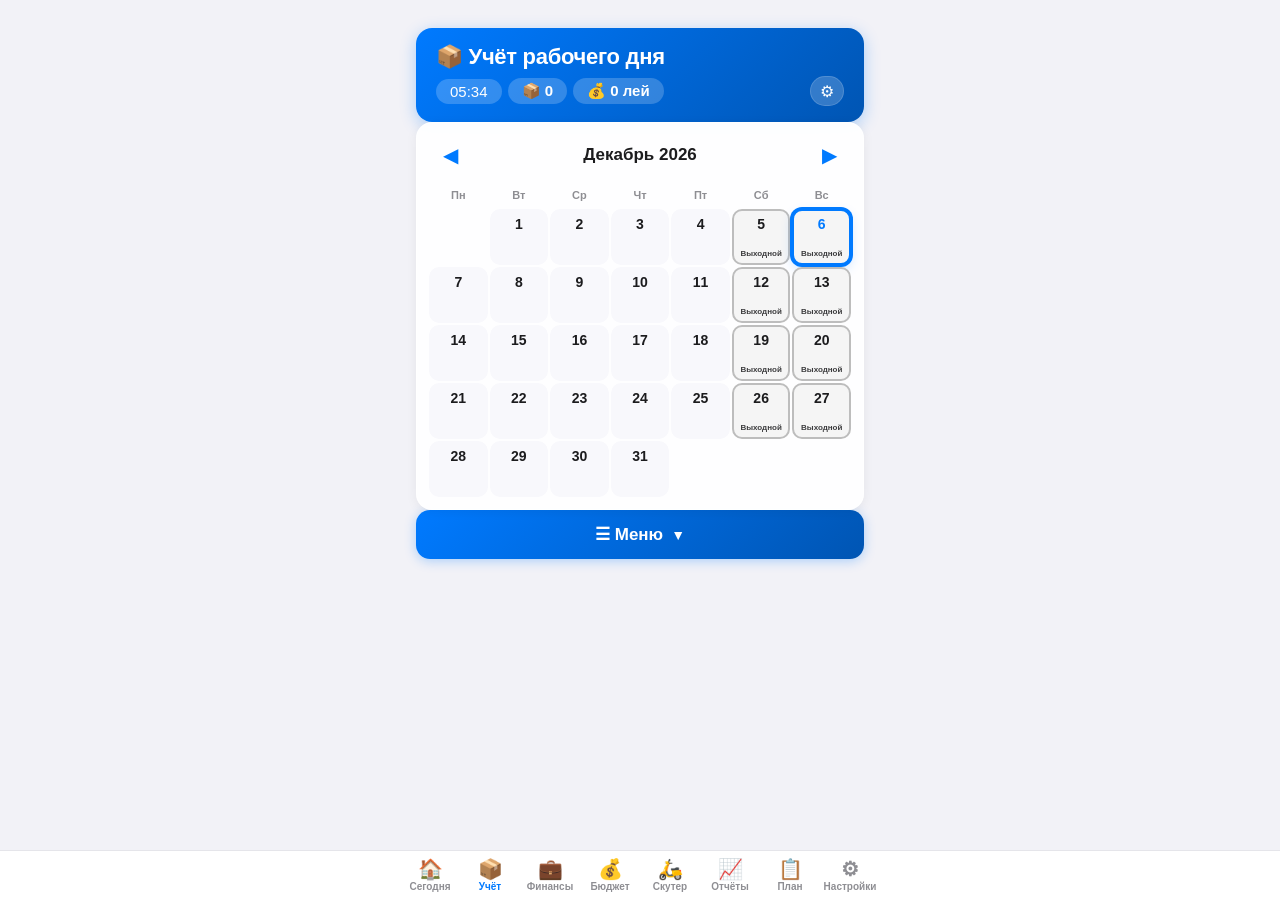
==== commit 47f5974f: "Update index.html" ====
--- a/index.html
+++ b/index.html
@@ -251,6 +251,7 @@
     <a href="today.html"><span>🏠</span>Сегодня</a>
 <a href="index.html" class="active"><span>📦</span>Учёт</a>
     <a href="fin.html"><span>💼</span>Финансы</a>
+    <a href="budget.html"><span>💰</span>Бюджет</a>
     <a href="cash.html"><span>🛵</span>Скутер</a>
     <a href="stats.html"><span>📈</span>Отчёты</a>
     <a href="plan.html"><span>📋</span>План</a>
--- a/css/components.css
+++ b/css/components.css
@@ -116,15 +116,16 @@
   flex-direction: column;
   align-items: center;
   gap: 2px;
-  padding: 8px 2px;
+  padding: 8px 0;
+  min-width: 0;
   color: var(--text-dim);
   text-decoration: none;
-  font-size: 11px;
+  font-size: 10px;
   font-weight: 600;
   transition: color 0.2s;
 }
 .tabbar a span {
-  font-size: 22px;
+  font-size: 20px;
   line-height: 1;
 }
 .tabbar a.active {
